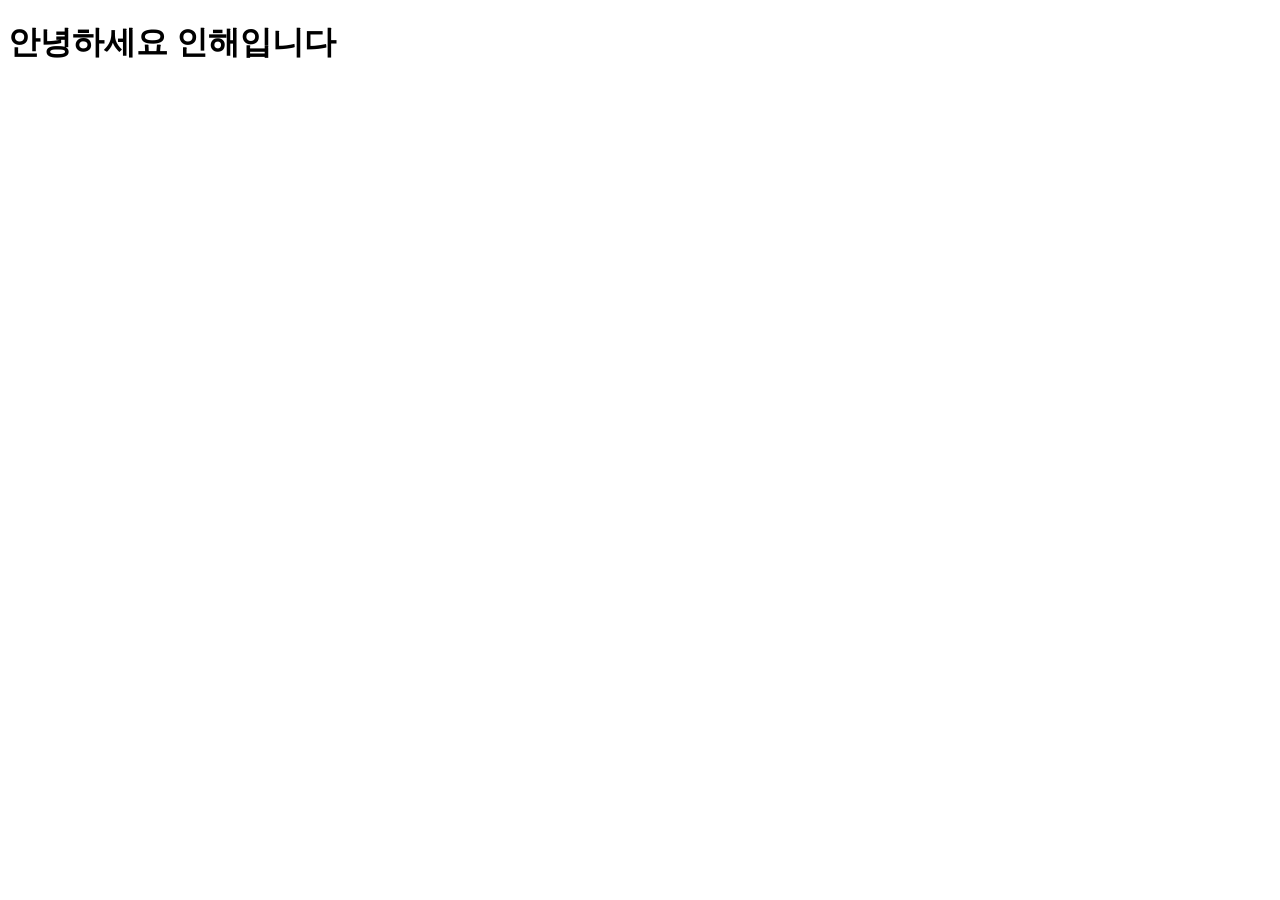
==== index.html @ 0885e381 "index 생성 Co-Authored-By: Claude Opus 5.5 <noreply@anthropic.com>" ====
<!DOCTYPE html>
<html lang="ko">
<head>
  <meta charset="UTF-8">
  <meta name="viewport" content="width=device-width, initial-scale=1.0">
  <title>인해의 포트폴리오</title>
</head>
<body>
  <h1>안녕하세요 인해입니다</h1>
</body>
</html>
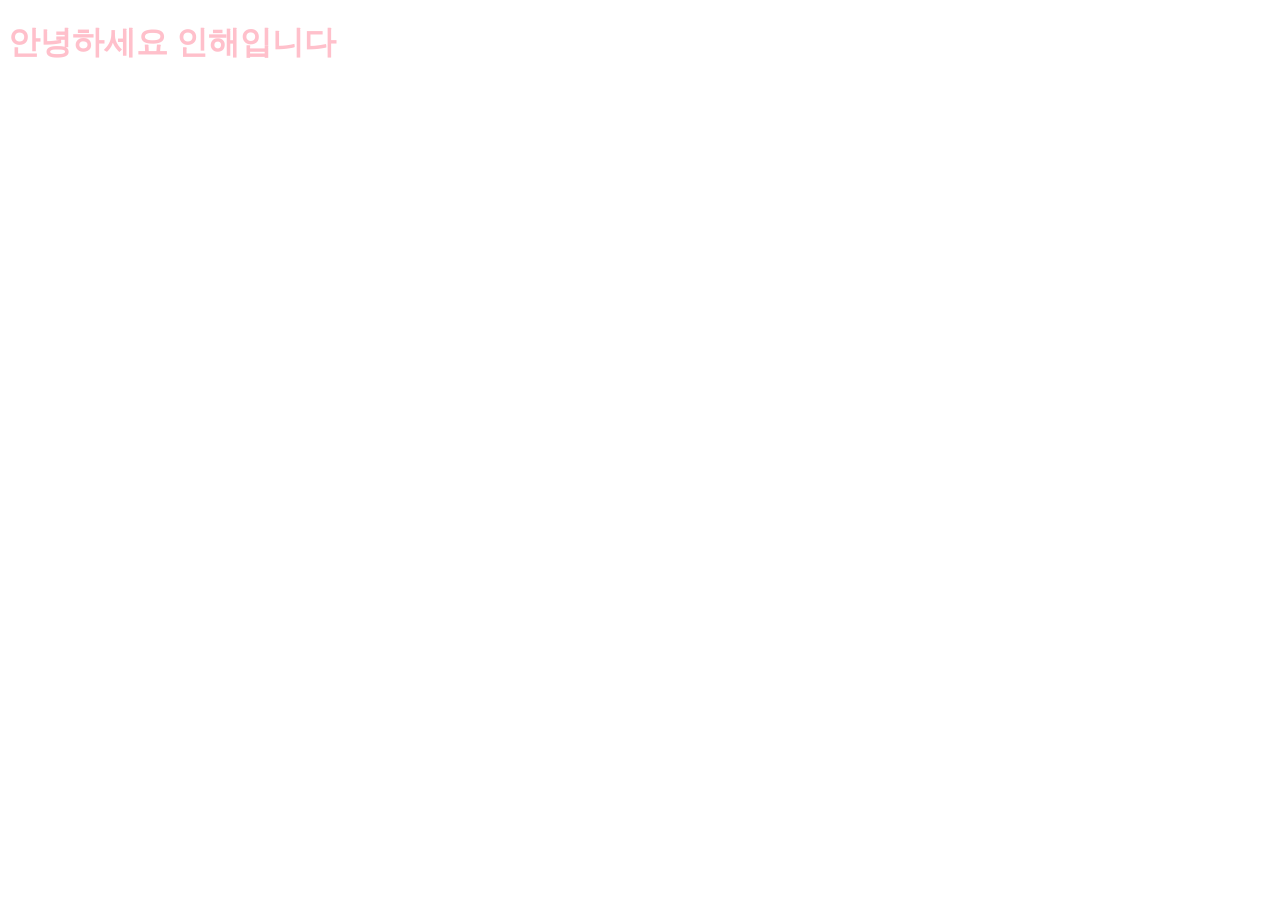
==== commit b592efe8: "텍스트를 핑크로 변경 Co-Authored-By: Claude Opus 5.5 <noreply@anthropic.com>" ====
--- a/index.html
+++ b/index.html
@@ -4,6 +4,11 @@
   <meta charset="UTF-8">
   <meta name="viewport" content="width=device-width, initial-scale=1.0">
   <title>인해의 포트폴리오</title>
+  <style>
+    body {
+      color: pink;
+    }
+  </style>
 </head>
 <body>
   <h1>안녕하세요 인해입니다</h1>
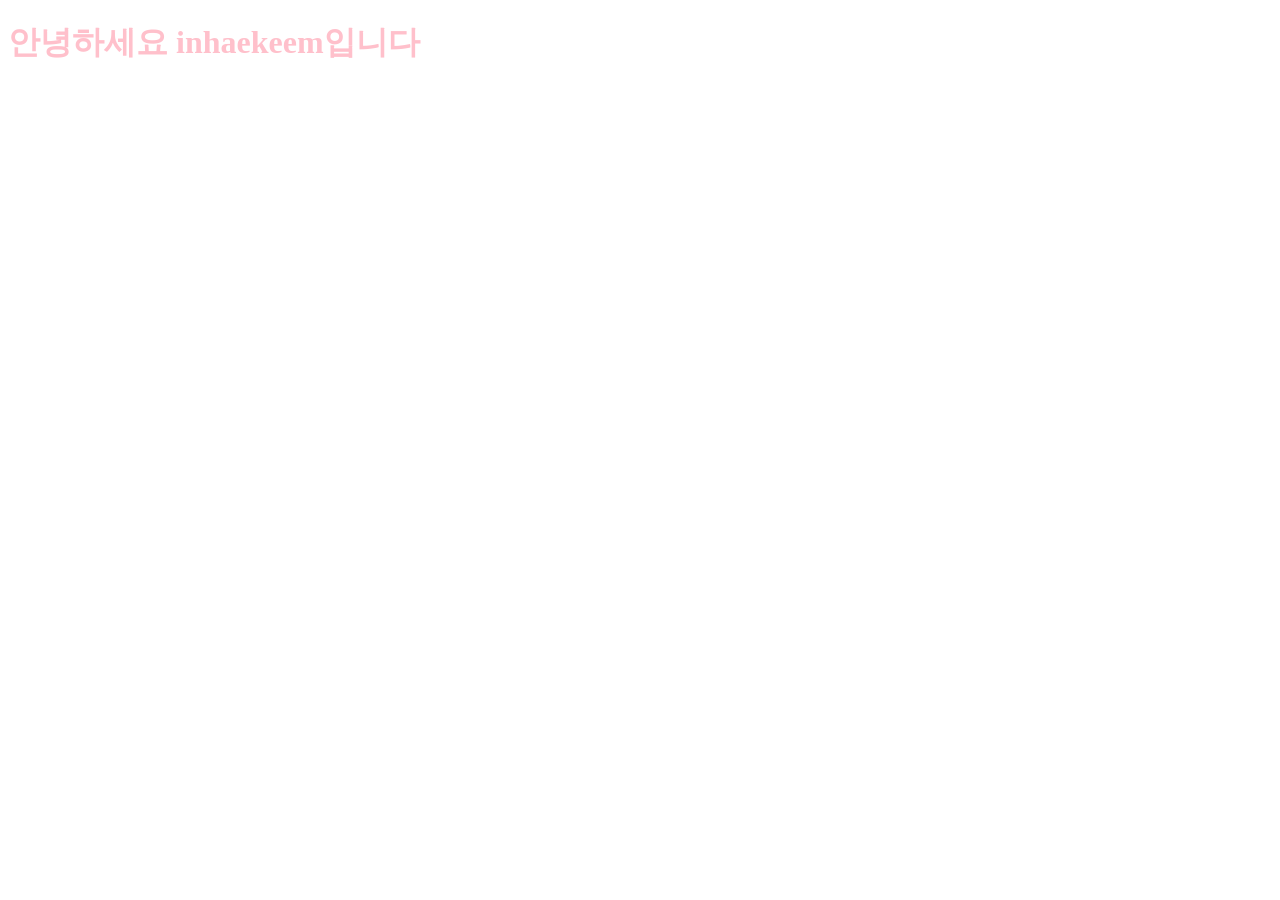
==== commit 4e6c9392: "이름을 inhaekeem으로 변경 Co-Authored-By: Claude Opus 5.5 <noreply@anthropic.com>" ====
--- a/index.html
+++ b/index.html
@@ -3,7 +3,7 @@
 <head>
   <meta charset="UTF-8">
   <meta name="viewport" content="width=device-width, initial-scale=1.0">
-  <title>인해의 포트폴리오</title>
+  <title>inhaekeem의 포트폴리오</title>
   <style>
     body {
       color: pink;
@@ -11,6 +11,6 @@
   </style>
 </head>
 <body>
-  <h1>안녕하세요 인해입니다</h1>
+  <h1>안녕하세요 inhaekeem입니다</h1>
 </body>
 </html>
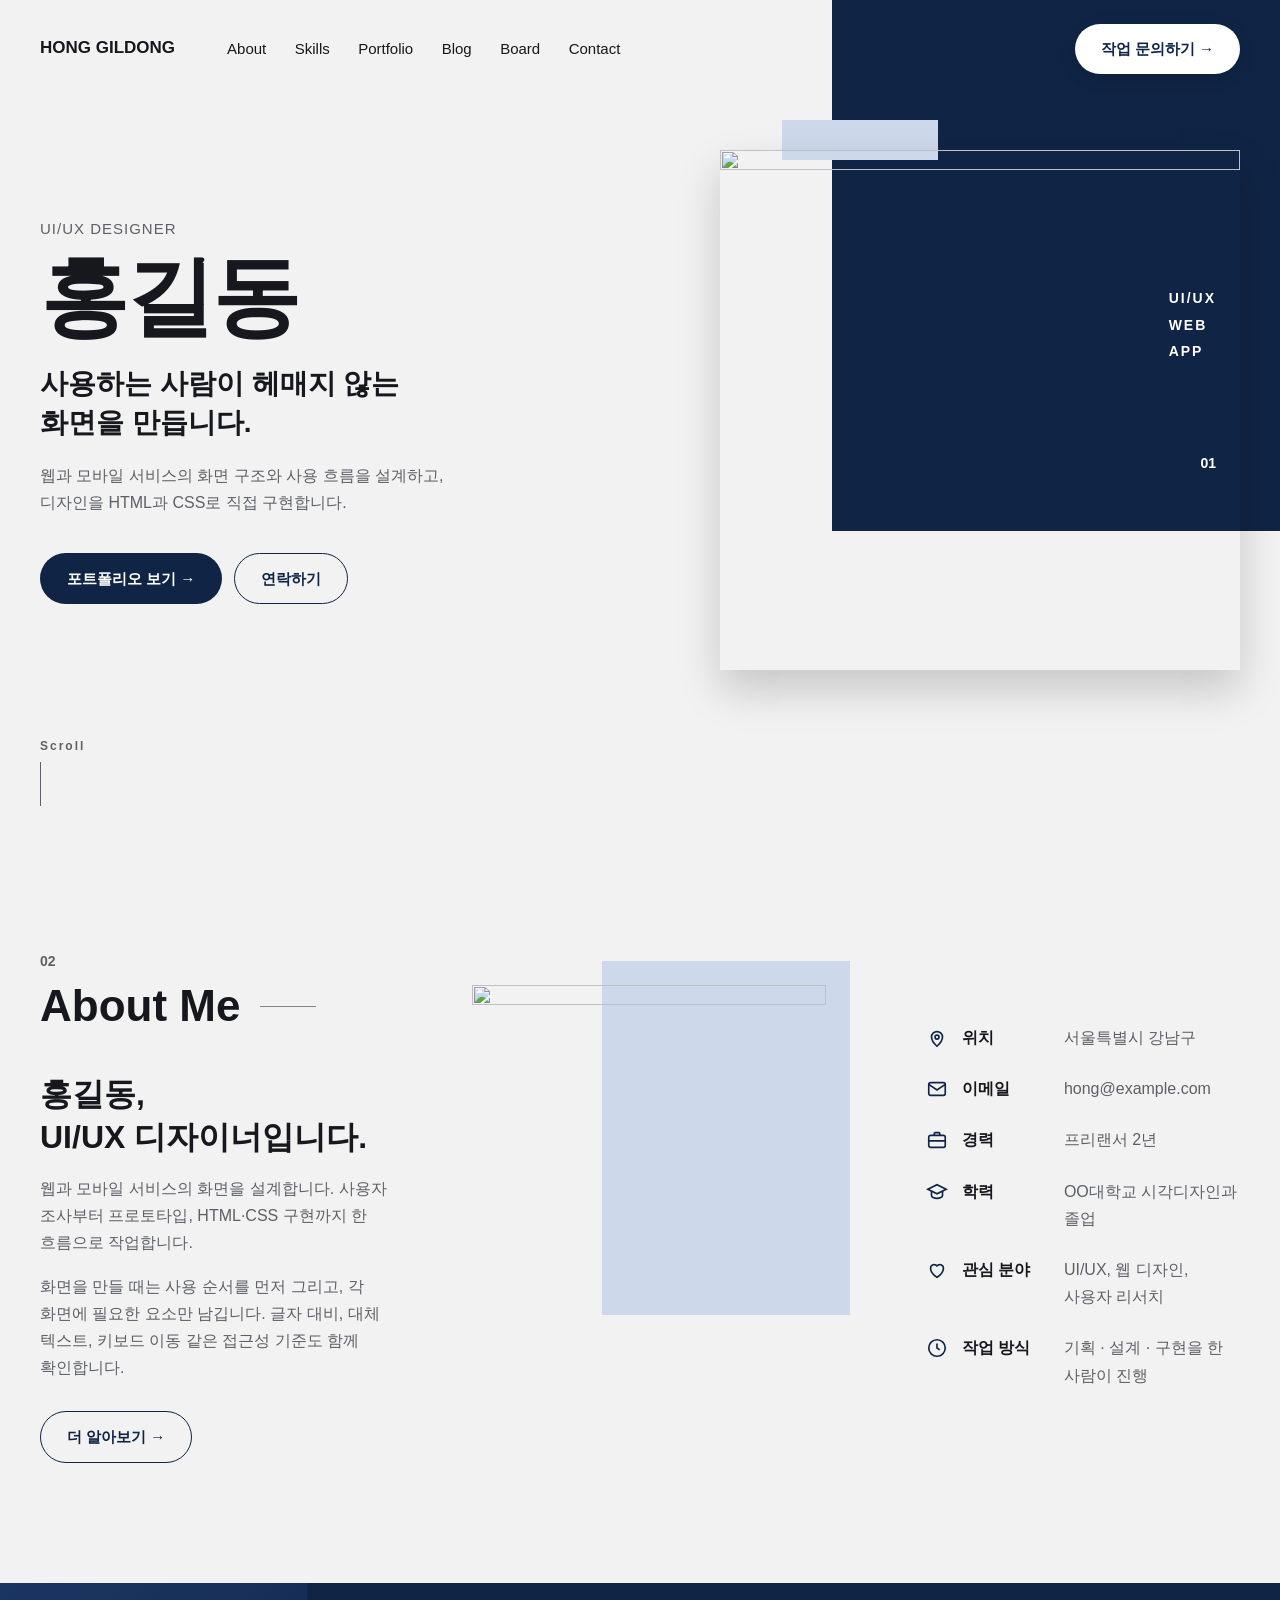
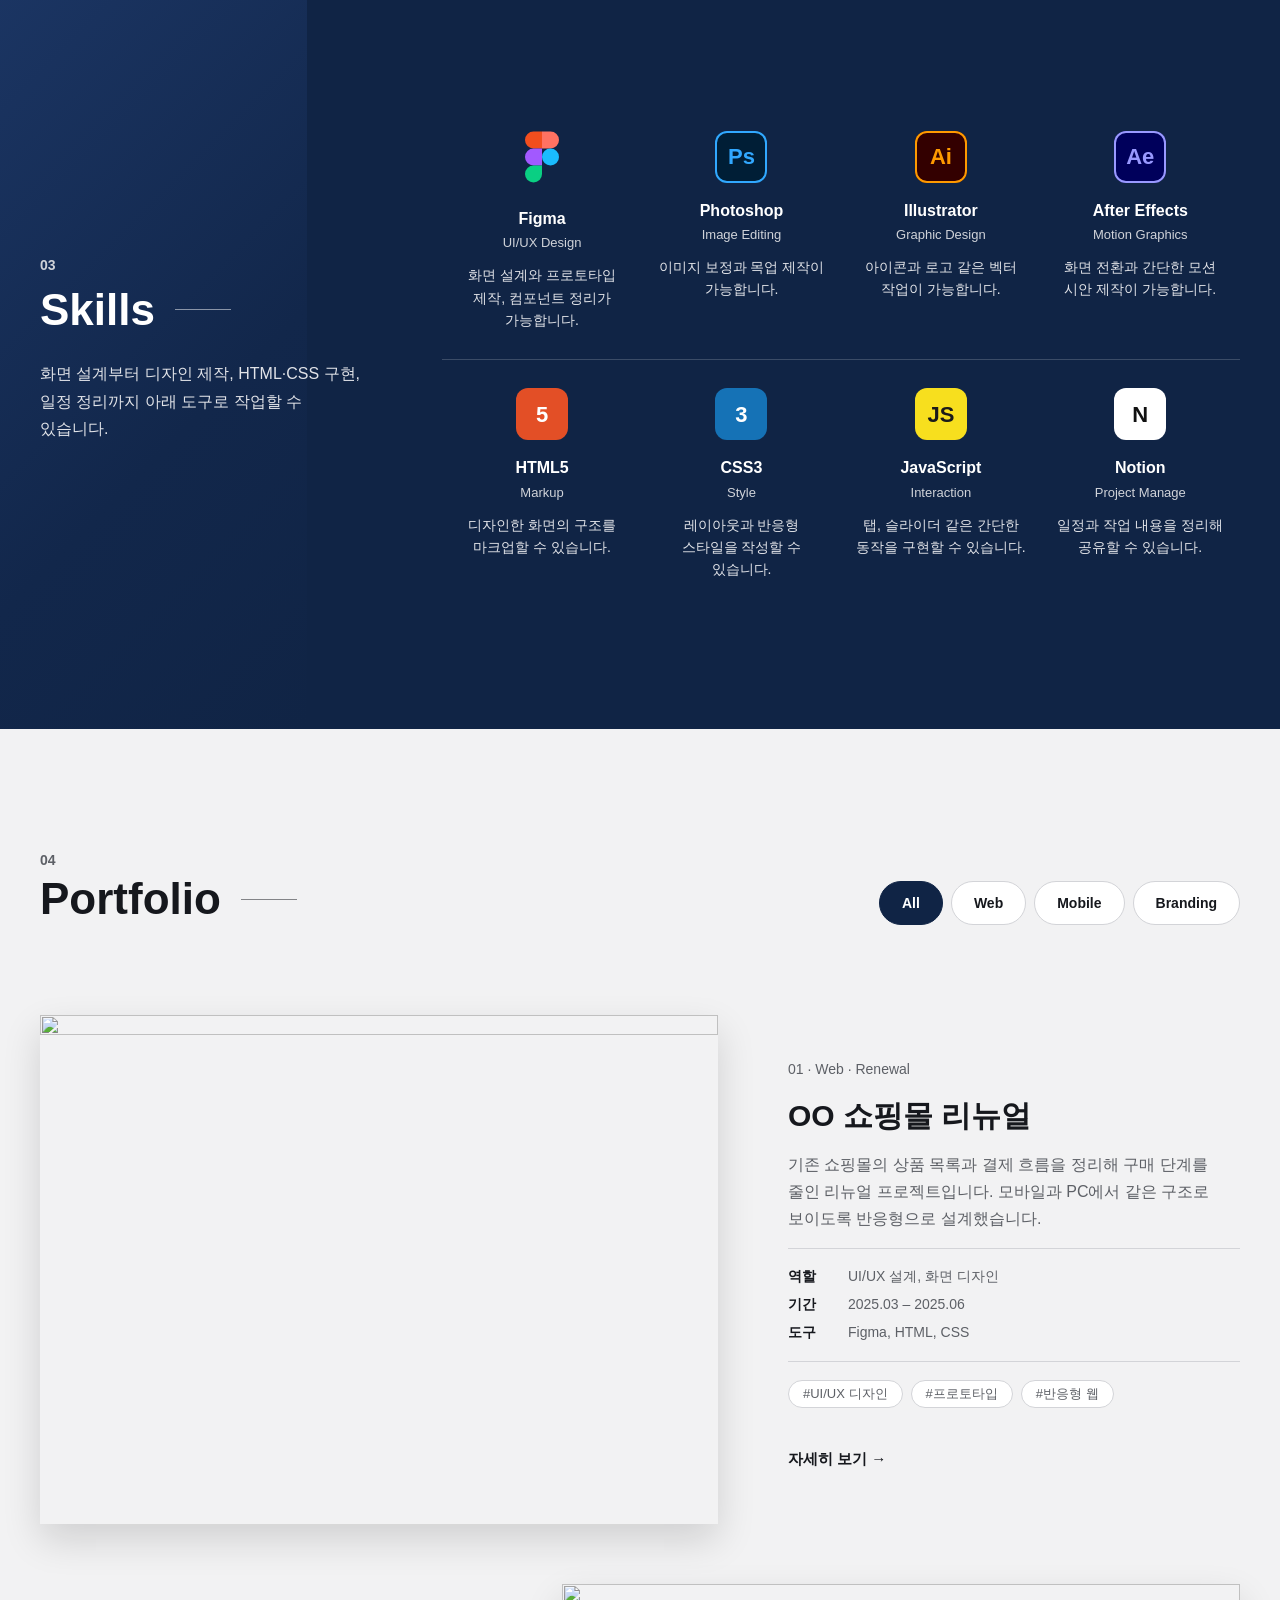
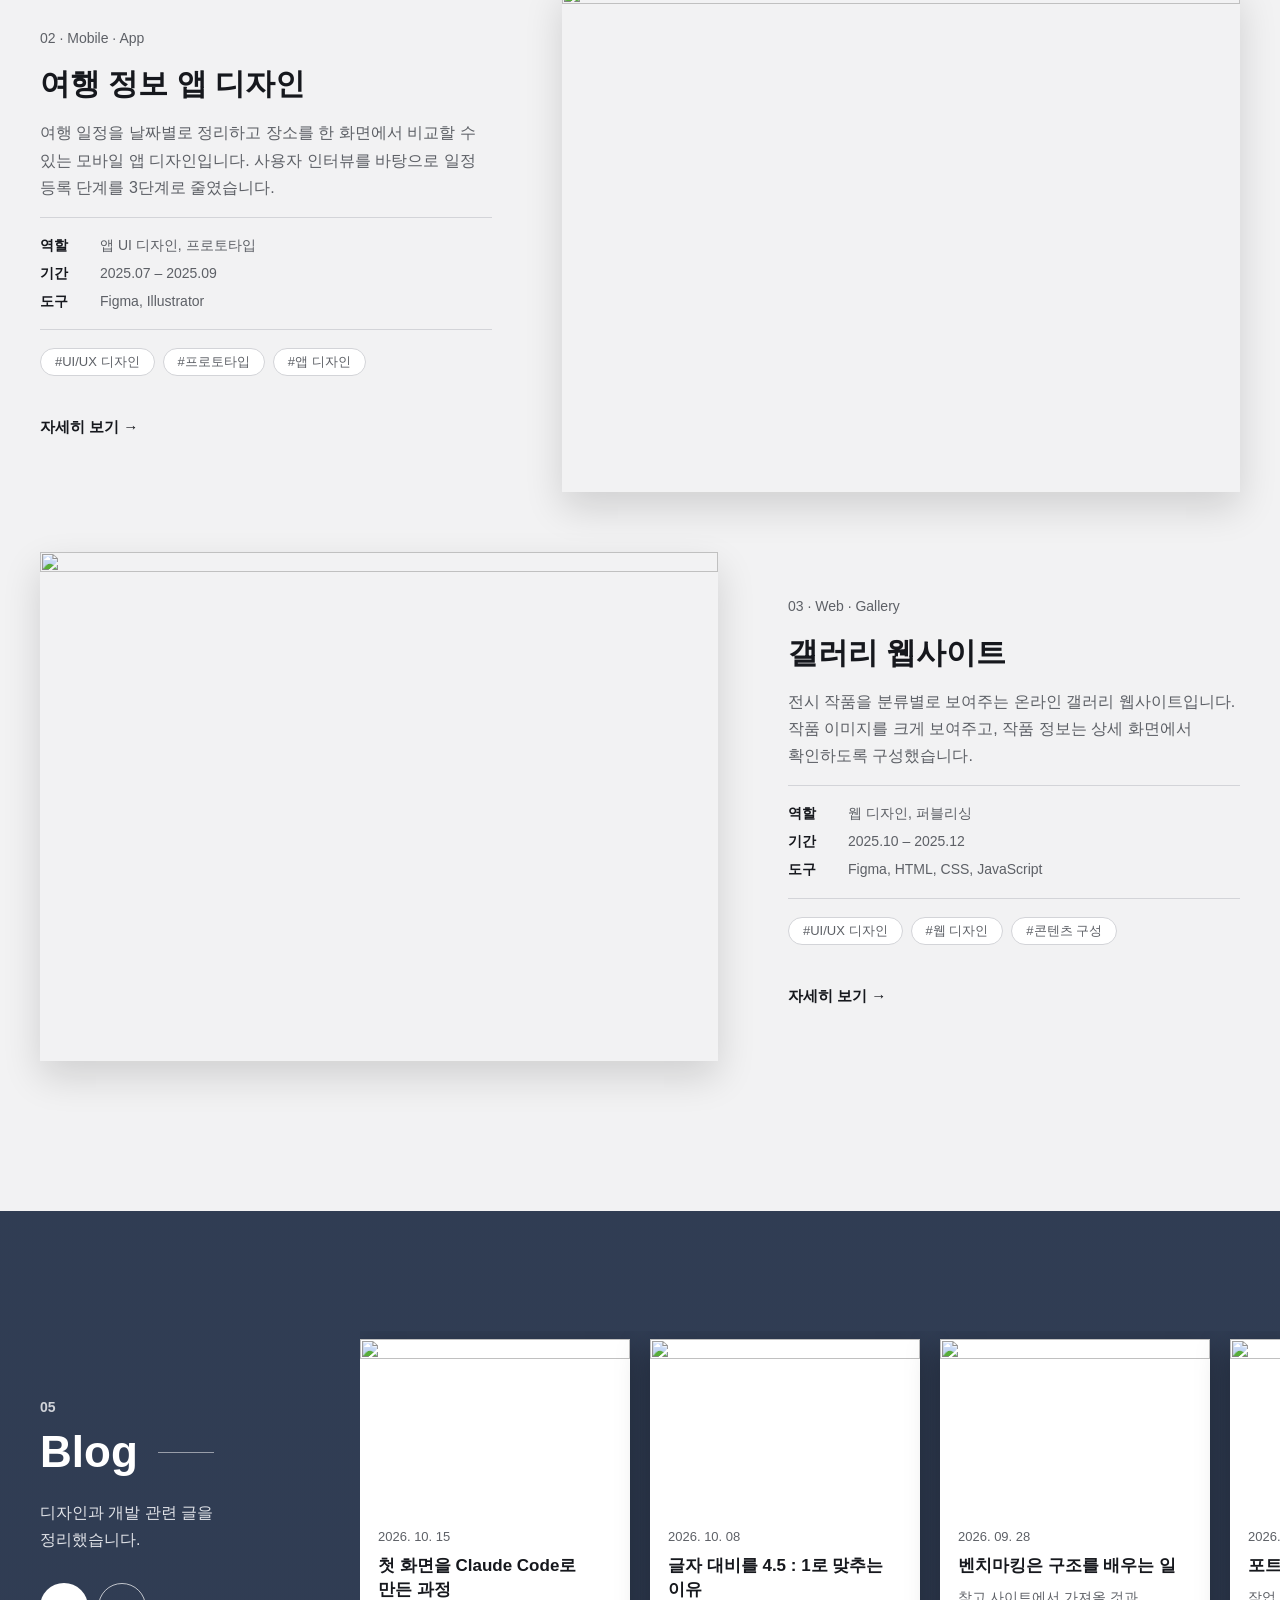
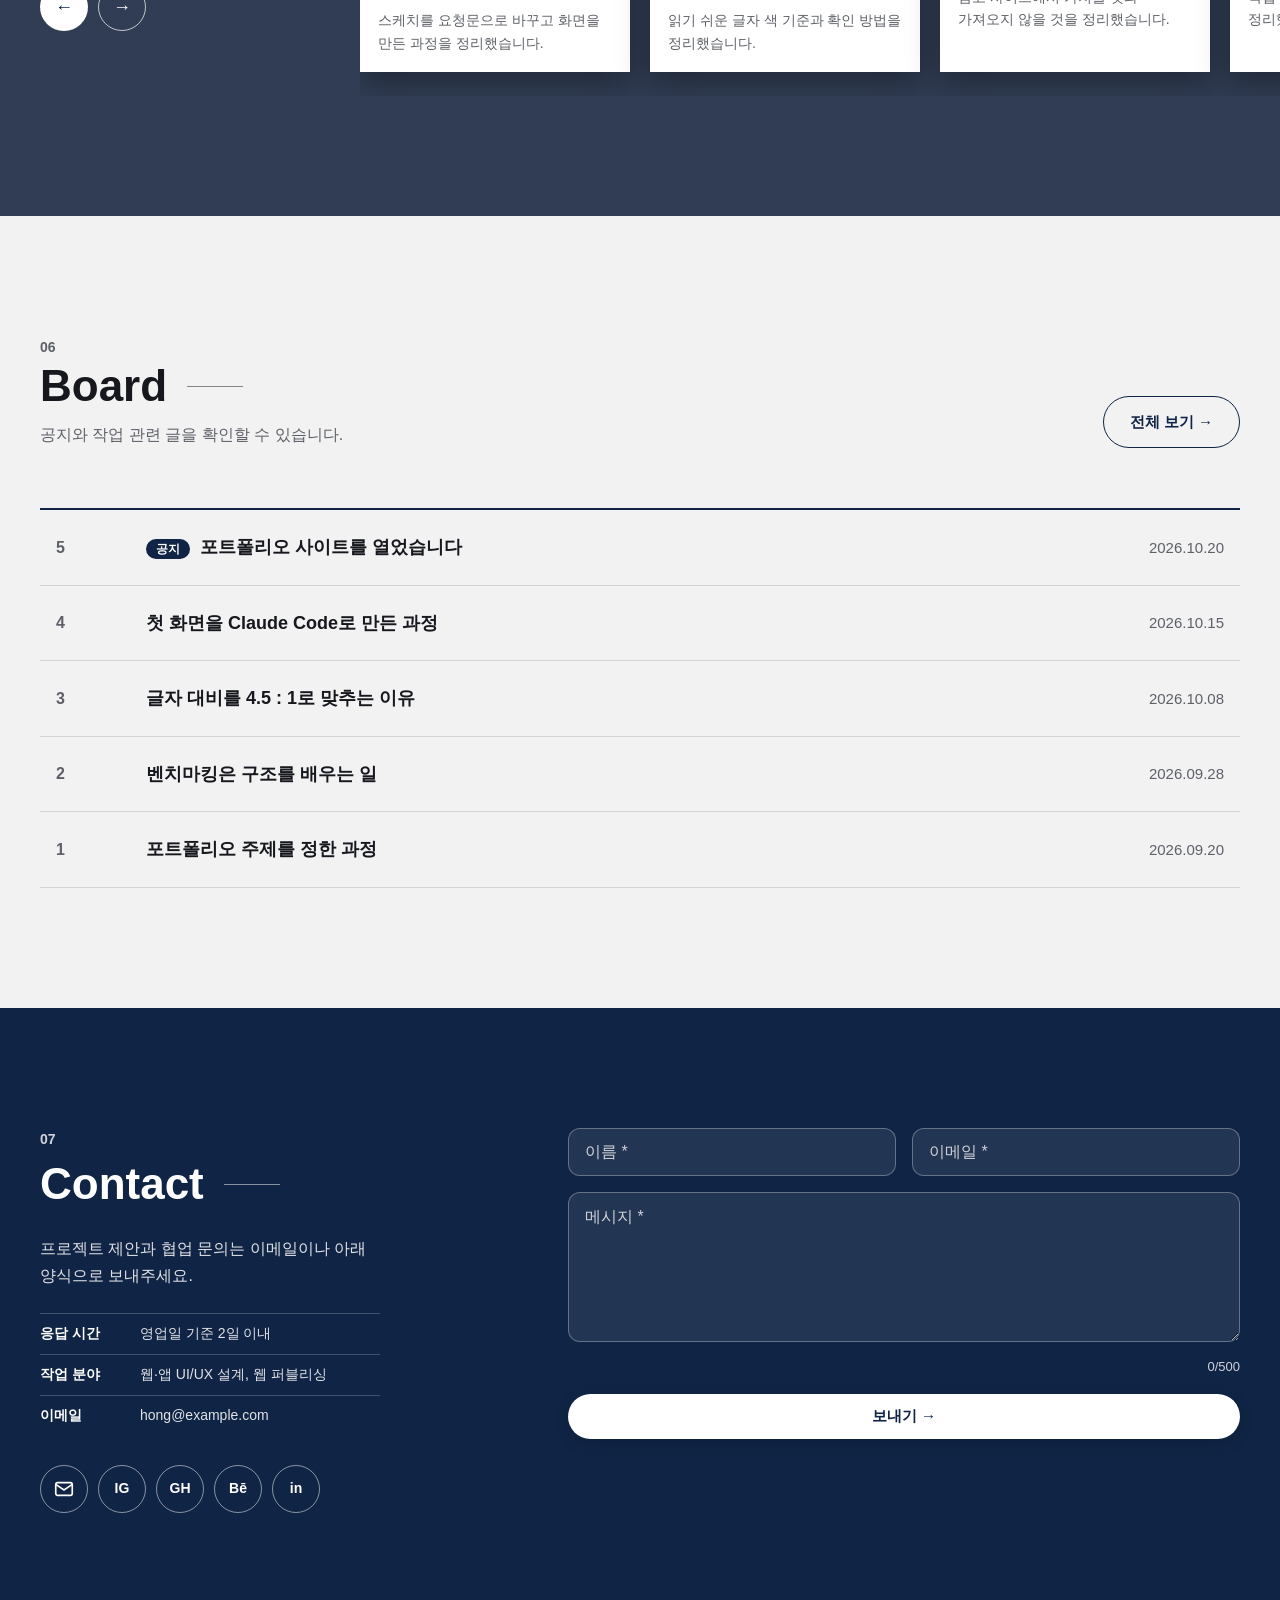
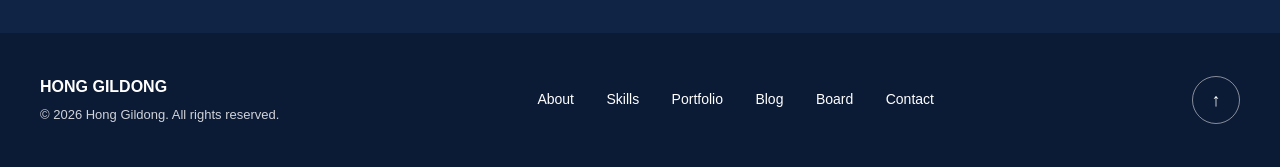
==== commit ac25f347: "Restore local index.html version Co-Authored-By: Claude Opus 5.5 <noreply@anthropic.com>" ====
--- a/index.html
+++ b/index.html
@@ -1,16 +1,537 @@
 <!DOCTYPE html>
 <html lang="ko">
 <head>
-  <meta charset="UTF-8">
-  <meta name="viewport" content="width=device-width, initial-scale=1.0">
-  <title>inhaekeem의 포트폴리오</title>
-  <style>
-    body {
-      color: pink;
-    }
-  </style>
+<meta charset="UTF-8">
+<meta name="viewport" content="width=device-width, initial-scale=1">
+<title>홍길동 포트폴리오</title>
+<link rel="stylesheet" href="https://cdn.jsdelivr.net/gh/orioncactus/pretendard@v1.3.9/dist/web/variable/pretendardvariable-dynamic-subset.min.css">
+<style>
+* { box-sizing: border-box; }
+body { margin: 0; font-family: 'Pretendard Variable', Pretendard, sans-serif; font-size: 16px; line-height: 1.7; color: #16181d; background: #f2f2f3; word-break: keep-all; }
+a { color: inherit; }
+img { display: block; max-width: 100%; }
+.wrap { width: 1200px; max-width: calc(100% - 80px); margin: 0 auto; }
+
+/* header */
+html { scroll-behavior: smooth; scroll-padding-top: 70px; }
+.header { position: fixed; top: 0; left: 0; right: 0; z-index: 50; transition: background .25s, box-shadow .25s; }
+.header.scrolled { background: rgba(242,242,243,.95); box-shadow: 0 2px 14px rgba(0,0,0,.1); }
+.header.scrolled .bar { padding: 10px 0; }
+.bar { display: flex; align-items: center; padding: 24px 0; transition: padding .25s; }
+.logo { display: inline-block; padding: 10px 0; font-size: 17px; font-weight: 800; text-decoration: none; }
+.menu { margin-left: 40px; }
+.menu a { display: inline-block; padding: 12px 12px; font-size: 15px; font-weight: 500; text-decoration: none; }
+.menu a:hover { background: rgba(0,0,0,.07); border-radius: 999px; }
+.header-btn { margin-left: auto; display: inline-block; padding: 12px 26px; border-radius: 999px; background: #fff; color: #102445; font-size: 15px; font-weight: 600; text-decoration: none; box-shadow: 0 4px 16px rgba(0,0,0,.14); }
+
+/* hero */
+.hero { position: relative; overflow: hidden; padding: 150px 0 160px; }
+.hero:before { content: ""; position: absolute; top: 0; right: 0; width: 35%; height: 64%; background: #102445; }
+.hero-grid { position: relative; z-index: 1; display: grid; grid-template-columns: 1fr 1fr; gap: 60px; align-items: center; }
+.eyebrow { font-size: 15px; font-weight: 500; letter-spacing: 1px; color: #5d6066; }
+.hero-name { margin: 10px 0 20px; font-size: 88px; font-weight: 800; line-height: 1.05; letter-spacing: -2px; }
+.hero-sub { max-width: 420px; margin-bottom: 20px; font-size: 28px; font-weight: 600; line-height: 1.4; }
+.hero-desc { max-width: 440px; margin-bottom: 36px; color: #5d6066; }
+.cta { display: flex; flex-wrap: wrap; gap: 12px; }
+.hero-photo { position: relative; justify-self: end; width: 520px; max-width: 100%; }
+.hero-photo:before { content: ""; position: absolute; left: 12%; top: -30px; width: 30%; height: 40px; background: #cdd8ea; }
+.hero-photo img { position: relative; width: 100%; aspect-ratio: 1 / 1; object-fit: cover; box-shadow: 0 20px 40px rgba(0,0,0,.18); }
+.hero-tag { position: absolute; right: 2%; top: 26%; z-index: 2; font-size: 14px; font-weight: 600; letter-spacing: 2px; line-height: 1.9; color: #fff; }
+.hero-index { position: absolute; right: 2%; top: 58%; z-index: 2; font-size: 14px; font-weight: 700; color: #fff; }
+.scroll { position: absolute; left: max(40px, calc(50% - 600px)); bottom: 24px; z-index: 2; display: inline-block; padding: 12px 0 0; font-size: 12px; font-weight: 600; letter-spacing: 2px; text-decoration: none; color: #5d6066; }
+.scroll:after { content: ""; display: block; width: 1px; height: 44px; margin-top: 6px; background: #5d6066; }
+
+/* buttons */
+.btn { display: inline-block; padding: 12px 26px; border: 1.5px solid transparent; border-radius: 999px; font-size: 15px; font-weight: 600; text-decoration: none; cursor: pointer; }
+.btn-navy { background: #102445; color: #fff; }
+.btn-line { border-color: #102445; color: #102445; background: transparent; }
+.btn-white { background: #fff; color: #102445; box-shadow: 0 4px 16px rgba(0,0,0,.14); }
+.round { display: inline-flex; align-items: center; justify-content: center; width: 48px; height: 48px; border: 1.5px solid #102445; border-radius: 50%; font-size: 18px; cursor: pointer; text-decoration: none; }
+.round.on { background: #102445; color: #fff; }
+
+/* sections */
+.sec { padding: 120px 0; }
+.no { font-size: 14px; font-weight: 600; color: #5d6066; }
+.title { display: flex; align-items: center; gap: 20px; font-size: 44px; font-weight: 700; line-height: 1.2; }
+.title:after { content: ""; width: 56px; height: 1px; background: currentColor; opacity: .5; }
+.head-row { display: flex; align-items: flex-end; justify-content: space-between; gap: 20px; margin-bottom: 60px; }
+.muted { color: #5d6066; }
+
+/* about */
+.about-grid { display: grid; grid-template-columns: 1.05fr 1fr 1fr; gap: 60px; align-items: center; }
+.about-text .title { margin: 6px 0 40px; }
+.about-lead { margin-bottom: 16px; font-size: 32px; font-weight: 700; line-height: 1.35; }
+.about-text p { margin: 0 0 16px; }
+.about-text .btn { margin-top: 14px; }
+.about-photo { position: relative; }
+.about-photo:before { content: ""; position: absolute; right: -24px; top: -24px; width: 70%; height: 80%; background: #cdd8ea; }
+.about-photo img { position: relative; width: 100%; aspect-ratio: 4 / 5; object-fit: cover; }
+.info { margin-left: 40px; }
+.info-row { display: grid; grid-template-columns: 24px 90px 1fr; gap: 0 12px; padding: 12px 0; }
+.info-row svg { width: 22px; height: 22px; margin-top: 3px; fill: none; stroke: #102445; stroke-width: 1.8; }
+.info-label { font-weight: 700; }
+.info-value { color: #5d6066; }
+
+/* skills */
+.skills { position: relative; overflow: hidden; background: #102445; color: #fff; }
+.skills:before { content: ""; position: absolute; left: 0; top: 0; bottom: 0; width: 24%; background: linear-gradient(135deg, #1b3563 0%, #12274b 60%, #102445 100%); }
+.skills-grid { position: relative; display: grid; grid-template-columns: 1fr 2.4fr; gap: 70px; align-items: center; }
+.skills .no { color: #d0d3d9; }
+.skills .title { margin: 6px 0 24px; color: #fff; }
+.skills-text p { margin: 0 0 16px; color: #e1e3e8; }
+.tools { display: grid; grid-template-columns: repeat(4, 1fr); }
+.tool { padding: 28px 12px; text-align: center; }
+.tool:nth-child(n+5) { border-top: 1px solid rgba(255,255,255,.18); }
+.tool-ic { width: 52px; height: 52px; margin: 0 auto 14px; }
+.tool-name { font-size: 16px; font-weight: 700; }
+.tool-sub { font-size: 13px; color: #d0d3d9; }
+.tool-desc { margin: 10px 0 0; font-size: 14px; line-height: 1.6; color: #e1e3e8; }
+.badge { display: flex; align-items: center; justify-content: center; border-radius: 12px; font-size: 22px; font-weight: 800; }
+.ps { background: #001e36; color: #31a8ff; box-shadow: inset 0 0 0 2px #31a8ff; }
+.ai { background: #330000; color: #ff9a00; box-shadow: inset 0 0 0 2px #ff9a00; }
+.ae { background: #00005b; color: #9999ff; box-shadow: inset 0 0 0 2px #9999ff; }
+.html { background: #e34f26; color: #fff; }
+.css { background: #1572b6; color: #fff; }
+.js { background: #f7df1e; color: #1a1a1a; }
+.nt { background: #fff; color: #111; }
+
+/* portfolio */
+.filter { display: flex; flex-wrap: wrap; gap: 8px; }
+.filter-btn { display: inline-flex; align-items: center; min-height: 44px; padding: 0 22px; border: 1px solid #d3d4d8; border-radius: 999px; background: #fff; font-size: 14px; font-weight: 600; cursor: pointer; }
+.filter-btn.on { background: #102445; border-color: #102445; color: #fff; }
+.project { display: grid; grid-template-columns: 1.5fr 1fr; gap: 70px; align-items: center; padding: 30px 0; }
+.project.reverse { grid-template-columns: 1fr 1.5fr; }
+.project.reverse .project-img { order: 2; }
+.project-img { display: block; box-shadow: 0 16px 36px rgba(0,0,0,.14); }
+.project-img img { width: 100%; aspect-ratio: 4 / 3; object-fit: cover; }
+.meta { font-size: 14px; color: #5d6066; }
+.project-title { margin: 8px 0 10px; font-size: 30px; font-weight: 700; }
+.project-facts { margin: 16px 0 0; padding: 14px 0; border-top: 1px solid #d3d4d8; border-bottom: 1px solid #d3d4d8; font-size: 14px; }
+.fact { display: grid; grid-template-columns: 50px 1fr; gap: 10px; padding: 2px 0; }
+.fact span:first-child { font-weight: 700; }
+.fact span:last-child { color: #5d6066; }
+.tags { display: flex; flex-wrap: wrap; gap: 8px; margin: 18px 0 0; }
+.tag { padding: 2px 14px; border: 1px solid #d3d4d8; border-radius: 999px; background: #fff; font-size: 13px; color: #5d6066; }
+.more { display: inline-block; margin-top: 28px; padding: 10px 0; font-size: 15px; font-weight: 600; text-decoration: none; }
+.empty { display: none; padding: 60px 0; text-align: center; color: #5d6066; }
+
+/* blog */
+.blog { background: linear-gradient(rgba(11,26,53,.84), rgba(11,26,53,.84)), url(img/visual.jpg) center / cover; color: #fff; overflow: hidden; }
+.blog-grid { display: grid; grid-template-columns: 260px 1fr; gap: 60px; align-items: center; }
+.blog-text .title { margin: 6px 0 20px; }
+.blog-text .muted { color: #e1e3e8; }
+.blog-text .no { color: #d0d3d9; }
+.blog .round { border-color: rgba(255,255,255,.7); color: #fff; }
+.blog .round.on { background: #fff; color: #102445; }
+.arrows { display: flex; gap: 10px; margin-top: 30px; }
+.blog-track { display: flex; gap: 20px; overflow-x: auto; padding: 8px calc((100vw - min(1200px, 100vw - 80px)) / 2) 24px 4px; margin-right: calc((100vw - min(1200px, 100vw - 80px)) / -2); scroll-snap-type: x mandatory; scrollbar-width: none; }
+.blog-track::-webkit-scrollbar { display: none; }
+.post-card { flex: 0 0 270px; scroll-snap-align: start; background: #fff; color: #16181d; box-shadow: 0 10px 30px rgba(0,0,0,.35); }
+.post-card a { display: block; height: 100%; text-decoration: none; }
+.post-card img { width: 100%; aspect-ratio: 16 / 10; object-fit: cover; }
+.post-body { padding: 18px; }
+.post-date { font-size: 13px; color: #5d6066; }
+.post-title { margin: 6px 0 8px; font-size: 17px; font-weight: 700; line-height: 1.4; }
+.post-text { font-size: 14px; line-height: 1.6; color: #5d6066; }
+
+/* board */
+.board-top { border-top: 2px solid #102445; }
+.board-row { display: grid; grid-template-columns: 70px 1fr 130px; gap: 20px; align-items: center; padding: 22px 16px; border-bottom: 1px solid #d3d4d8; text-decoration: none; }
+.board-row:hover { background: #fff; }
+.board-no { font-weight: 600; color: #5d6066; }
+.board-title { font-size: 18px; font-weight: 600; }
+.notice { display: inline-block; margin-right: 10px; padding: 0 10px; border-radius: 999px; background: #102445; color: #fff; font-size: 12px; font-weight: 700; }
+.board-date { font-size: 15px; text-align: right; color: #5d6066; }
+
+/* contact */
+.contact { background: #102445; color: #fff; }
+.contact .no { color: #d0d3d9; }
+.contact .title { margin: 6px 0 24px; color: #fff; }
+.contact-grid { display: grid; grid-template-columns: 1fr 1.5fr; gap: 80px; align-items: start; }
+.contact-text p { max-width: 340px; margin: 0 0 24px; color: #e1e3e8; }
+.contact-info { max-width: 340px; margin-bottom: 30px; font-size: 14px; }
+.contact-info div { display: grid; grid-template-columns: 90px 1fr; gap: 10px; padding: 8px 0; border-top: 1px solid rgba(255,255,255,.2); }
+.contact-info div span:first-child { font-weight: 700; }
+.contact-info div span:last-child { color: #e1e3e8; }
+.sns { display: flex; flex-wrap: wrap; gap: 10px; }
+.sns a { display: inline-flex; align-items: center; justify-content: center; width: 48px; height: 48px; border: 1px solid rgba(255,255,255,.5); border-radius: 50%; font-size: 14px; font-weight: 700; text-decoration: none; }
+.sns svg { width: 22px; height: 22px; fill: none; stroke: #fff; stroke-width: 1.8; }
+.contact-form { display: grid; grid-template-columns: 1fr 1fr; gap: 16px; }
+.full { grid-column: 1 / -1; }
+.contact-form input, .contact-form textarea { width: 100%; padding: 14px 16px; border: 1px solid rgba(255,255,255,.3); border-radius: 12px; background: rgba(255,255,255,.08); font-family: inherit; font-size: 16px; color: #fff; }
+.contact-form textarea { min-height: 150px; }
+.contact-form ::placeholder { color: #d0d3d9; opacity: 1; }
+.count { margin-top: 6px; font-size: 13px; text-align: right; color: #d0d3d9; }
+.contact-form button { font-family: inherit; }
+
+/* footer */
+.footer { background: #0b1a35; color: #fff; padding: 40px 0; }
+.foot-grid { display: flex; align-items: center; justify-content: space-between; gap: 30px; flex-wrap: wrap; }
+.footer small { display: block; margin-top: 4px; font-size: 13px; color: #d0d3d9; }
+.foot-menu a { display: inline-block; padding: 12px 14px; font-size: 14px; text-decoration: none; }
+.footer .round { border-color: rgba(255,255,255,.5); color: #fff; }
+
+@media (max-width: 1200px) {
+  .hero:before { width: 30%; }
+}
+@media (max-width: 1000px) {
+  .menu { display: none; }
+  .hero-grid { grid-template-columns: 1fr; }
+  .hero-photo { justify-self: start; width: 100%; max-width: 480px; }
+  .hero:before { width: 50%; height: 380px; }
+  .hero-tag, .hero-index { display: none; }
+  .about-grid { grid-template-columns: 1fr 1fr; }
+  .info { grid-column: 1 / -1; margin-left: 0; }
+  .skills-grid { grid-template-columns: 1fr; gap: 40px; }
+  .skills:before { width: 12%; }
+  .project, .project.reverse { grid-template-columns: 1fr; gap: 30px; }
+  .project.reverse .project-img { order: 0; }
+  .blog-grid { grid-template-columns: 1fr; gap: 30px; }
+  .contact-grid { grid-template-columns: 1fr; gap: 50px; }
+}
+@media (max-width: 700px) {
+  .wrap { max-width: calc(100% - 40px); }
+  .sec { padding: 80px 0; }
+  .title { font-size: 34px; }
+  .hero-name { font-size: 60px; }
+  .hero-sub { font-size: 22px; }
+  .head-row { flex-direction: column; align-items: flex-start; margin-bottom: 40px; }
+  .bar { padding: 16px 0; }
+  .header-btn { padding: 10px 18px; font-size: 14px; }
+  .hero { padding: 110px 0 80px; }
+  .hero:before { width: 70%; height: 300px; }
+  .scroll { display: none; }
+  .about-grid { grid-template-columns: 1fr; gap: 40px; }
+  .about-photo:before { right: -10px; top: -10px; }
+  .info-row { grid-template-columns: 24px 80px 1fr; }
+  .tools { grid-template-columns: repeat(2, 1fr); }
+  .tool:nth-child(n+5) { border-top: 0; }
+  .tool:nth-child(n+3) { border-top: 1px solid rgba(255,255,255,.18); }
+  .board-row { grid-template-columns: 40px 1fr; gap: 4px 12px; padding: 18px 8px; }
+  .board-date { grid-column: 2; text-align: left; }
+  .contact-form { grid-template-columns: 1fr; }
+  .blog-track { margin-right: -20px; padding-right: 20px; }
+  .foot-grid { flex-direction: column; align-items: flex-start; }
+}
+</style>
 </head>
 <body>
-  <h1>안녕하세요 inhaekeem입니다</h1>
+
+<div class="header" id="header">
+  <div class="wrap bar">
+    <a class="logo" href="#">HONG GILDONG</a>
+    <div class="menu">
+      <a href="#about">About</a>
+      <a href="#skills">Skills</a>
+      <a href="#portfolio">Portfolio</a>
+      <a href="#blog">Blog</a>
+      <a href="#board">Board</a>
+      <a href="#contact">Contact</a>
+    </div>
+    <a class="header-btn" href="#contact">작업 문의하기 →</a>
+  </div>
+</div>
+
+<div class="hero">
+  <div class="wrap hero-grid">
+    <div>
+      <div class="eyebrow">UI/UX DESIGNER</div>
+      <div class="hero-name">홍길동</div>
+      <div class="hero-sub">사용하는 사람이 헤매지 않는 화면을 만듭니다.</div>
+      <div class="hero-desc">웹과 모바일 서비스의 화면 구조와 사용 흐름을 설계하고, 디자인을 HTML과 CSS로 직접 구현합니다.</div>
+      <div class="cta">
+        <a class="btn btn-navy" href="#portfolio">포트폴리오 보기 →</a>
+        <a class="btn btn-line" href="#contact">연락하기</a>
+      </div>
+    </div>
+    <div class="hero-photo">
+      <img src="img/visual.jpg">
+    </div>
+    <div class="hero-tag">UI/UX<br>WEB<br>APP</div>
+    <div class="hero-index">01</div>
+  </div>
+  <a class="scroll" href="#about">Scroll</a>
+</div>
+
+<div class="sec about" id="about">
+  <div class="wrap about-grid">
+    <div class="about-text">
+      <div class="no">02</div>
+      <div class="title">About Me</div>
+      <div class="about-lead">홍길동,<br>UI/UX 디자이너입니다.</div>
+      <p class="muted">웹과 모바일 서비스의 화면을 설계합니다. 사용자 조사부터 프로토타입, HTML·CSS 구현까지 한 흐름으로 작업합니다.</p>
+      <p class="muted">화면을 만들 때는 사용 순서를 먼저 그리고, 각 화면에 필요한 요소만 남깁니다. 글자 대비, 대체 텍스트, 키보드 이동 같은 접근성 기준도 함께 확인합니다.</p>
+      <a class="btn btn-line" href="#portfolio">더 알아보기 →</a>
+    </div>
+    <div class="about-photo">
+      <img src="img/profile.jpg">
+    </div>
+    <div class="info">
+      <div class="info-row">
+        <svg viewBox="0 0 24 24"><path d="M12 21s-6-5.2-6-10a6 6 0 1 1 12 0c0 4.8-6 10-6 10z"/><circle cx="12" cy="11" r="2.2"/></svg>
+        <span class="info-label">위치</span><span class="info-value">서울특별시 강남구</span>
+      </div>
+      <div class="info-row">
+        <svg viewBox="0 0 24 24"><rect x="3" y="5" width="18" height="14" rx="2"/><path d="M3 7l9 6 9-6"/></svg>
+        <span class="info-label">이메일</span><span class="info-value">hong@example.com</span>
+      </div>
+      <div class="info-row">
+        <svg viewBox="0 0 24 24"><rect x="3" y="7" width="18" height="13" rx="2"/><path d="M9 7V5a1 1 0 0 1 1-1h4a1 1 0 0 1 1 1v2M3 13h18"/></svg>
+        <span class="info-label">경력</span><span class="info-value">프리랜서 2년</span>
+      </div>
+      <div class="info-row">
+        <svg viewBox="0 0 24 24"><path d="M2 9l10-5 10 5-10 5z"/><path d="M6 11v5c0 1.5 3 3 6 3s6-1.5 6-3v-5"/></svg>
+        <span class="info-label">학력</span><span class="info-value">OO대학교 시각디자인과 졸업</span>
+      </div>
+      <div class="info-row">
+        <svg viewBox="0 0 24 24"><path d="M12 20s-7-4.6-7-10a4 4 0 0 1 7-2.5A4 4 0 0 1 19 10c0 5.4-7 10-7 10z"/></svg>
+        <span class="info-label">관심 분야</span><span class="info-value">UI/UX, 웹 디자인, 사용자 리서치</span>
+      </div>
+      <div class="info-row">
+        <svg viewBox="0 0 24 24"><circle cx="12" cy="12" r="9"/><path d="M12 7v5l3 2"/></svg>
+        <span class="info-label">작업 방식</span><span class="info-value">기획 · 설계 · 구현을 한 사람이 진행</span>
+      </div>
+    </div>
+  </div>
+</div>
+
+<div class="sec skills" id="skills">
+  <div class="wrap skills-grid">
+    <div class="skills-text">
+      <div class="no">03</div>
+      <div class="title">Skills</div>
+      <p>화면 설계부터 디자인 제작, HTML·CSS 구현, 일정 정리까지 아래 도구로 작업할 수 있습니다.</p>
+    </div>
+    <div class="tools">
+      <div class="tool">
+        <svg class="tool-ic" style="width:34px" viewBox="0 0 24 36"><path fill="#f24e1e" d="M0 6a6 6 0 0 1 6-6h6v12H6a6 6 0 0 1-6-6z"/><path fill="#ff7262" d="M12 0h6a6 6 0 0 1 0 12h-6z"/><path fill="#a259ff" d="M0 18a6 6 0 0 1 6-6h6v12H6a6 6 0 0 1-6-6z"/><circle fill="#1abcfe" cx="18" cy="18" r="6"/><path fill="#0acf83" d="M0 30a6 6 0 0 1 6-6h6v6a6 6 0 1 1-12 0z"/></svg>
+        <div class="tool-name">Figma</div><div class="tool-sub">UI/UX Design</div>
+        <div class="tool-desc">화면 설계와 프로토타입 제작, 컴포넌트 정리가 가능합니다.</div>
+      </div>
+      <div class="tool">
+        <div class="tool-ic badge ps">Ps</div>
+        <div class="tool-name">Photoshop</div><div class="tool-sub">Image Editing</div>
+        <div class="tool-desc">이미지 보정과 목업 제작이 가능합니다.</div>
+      </div>
+      <div class="tool">
+        <div class="tool-ic badge ai">Ai</div>
+        <div class="tool-name">Illustrator</div><div class="tool-sub">Graphic Design</div>
+        <div class="tool-desc">아이콘과 로고 같은 벡터 작업이 가능합니다.</div>
+      </div>
+      <div class="tool">
+        <div class="tool-ic badge ae">Ae</div>
+        <div class="tool-name">After Effects</div><div class="tool-sub">Motion Graphics</div>
+        <div class="tool-desc">화면 전환과 간단한 모션 시안 제작이 가능합니다.</div>
+      </div>
+      <div class="tool">
+        <div class="tool-ic badge html">5</div>
+        <div class="tool-name">HTML5</div><div class="tool-sub">Markup</div>
+        <div class="tool-desc">디자인한 화면의 구조를 마크업할 수 있습니다.</div>
+      </div>
+      <div class="tool">
+        <div class="tool-ic badge css">3</div>
+        <div class="tool-name">CSS3</div><div class="tool-sub">Style</div>
+        <div class="tool-desc">레이아웃과 반응형 스타일을 작성할 수 있습니다.</div>
+      </div>
+      <div class="tool">
+        <div class="tool-ic badge js">JS</div>
+        <div class="tool-name">JavaScript</div><div class="tool-sub">Interaction</div>
+        <div class="tool-desc">탭, 슬라이더 같은 간단한 동작을 구현할 수 있습니다.</div>
+      </div>
+      <div class="tool">
+        <div class="tool-ic badge nt">N</div>
+        <div class="tool-name">Notion</div><div class="tool-sub">Project Manage</div>
+        <div class="tool-desc">일정과 작업 내용을 정리해 공유할 수 있습니다.</div>
+      </div>
+    </div>
+  </div>
+</div>
+
+<div class="sec portfolio" id="portfolio">
+  <div class="wrap">
+    <div class="head-row">
+      <div>
+        <div class="no">04</div>
+        <div class="title">Portfolio</div>
+      </div>
+      <div class="filter">
+        <div class="filter-btn on" onclick="filterProjects('all', this)">All</div>
+        <div class="filter-btn" onclick="filterProjects('web', this)">Web</div>
+        <div class="filter-btn" onclick="filterProjects('mobile', this)">Mobile</div>
+        <div class="filter-btn" onclick="filterProjects('branding', this)">Branding</div>
+      </div>
+    </div>
+
+    <div class="project" data-type="web">
+      <a class="project-img" href="#"><img src="img/project-shop.jpg"></a>
+      <div>
+        <div class="meta">01 · Web · Renewal</div>
+        <div class="project-title">OO 쇼핑몰 리뉴얼</div>
+        <div class="muted">기존 쇼핑몰의 상품 목록과 결제 흐름을 정리해 구매 단계를 줄인 리뉴얼 프로젝트입니다. 모바일과 PC에서 같은 구조로 보이도록 반응형으로 설계했습니다.</div>
+        <div class="project-facts">
+          <div class="fact"><span>역할</span><span>UI/UX 설계, 화면 디자인</span></div>
+          <div class="fact"><span>기간</span><span>2025.03 – 2025.06</span></div>
+          <div class="fact"><span>도구</span><span>Figma, HTML, CSS</span></div>
+        </div>
+        <div class="tags"><span class="tag">#UI/UX 디자인</span><span class="tag">#프로토타입</span><span class="tag">#반응형 웹</span></div>
+        <a class="more" href="#">자세히 보기 →</a>
+      </div>
+    </div>
+
+    <div class="project reverse" data-type="mobile">
+      <a class="project-img" href="#"><img src="img/project-app.jpg"></a>
+      <div>
+        <div class="meta">02 · Mobile · App</div>
+        <div class="project-title">여행 정보 앱 디자인</div>
+        <div class="muted">여행 일정을 날짜별로 정리하고 장소를 한 화면에서 비교할 수 있는 모바일 앱 디자인입니다. 사용자 인터뷰를 바탕으로 일정 등록 단계를 3단계로 줄였습니다.</div>
+        <div class="project-facts">
+          <div class="fact"><span>역할</span><span>앱 UI 디자인, 프로토타입</span></div>
+          <div class="fact"><span>기간</span><span>2025.07 – 2025.09</span></div>
+          <div class="fact"><span>도구</span><span>Figma, Illustrator</span></div>
+        </div>
+        <div class="tags"><span class="tag">#UI/UX 디자인</span><span class="tag">#프로토타입</span><span class="tag">#앱 디자인</span></div>
+        <a class="more" href="#">자세히 보기 →</a>
+      </div>
+    </div>
+
+    <div class="project" data-type="web">
+      <a class="project-img" href="#"><img src="img/project-gallery.jpg"></a>
+      <div>
+        <div class="meta">03 · Web · Gallery</div>
+        <div class="project-title">갤러리 웹사이트</div>
+        <div class="muted">전시 작품을 분류별로 보여주는 온라인 갤러리 웹사이트입니다. 작품 이미지를 크게 보여주고, 작품 정보는 상세 화면에서 확인하도록 구성했습니다.</div>
+        <div class="project-facts">
+          <div class="fact"><span>역할</span><span>웹 디자인, 퍼블리싱</span></div>
+          <div class="fact"><span>기간</span><span>2025.10 – 2025.12</span></div>
+          <div class="fact"><span>도구</span><span>Figma, HTML, CSS, JavaScript</span></div>
+        </div>
+        <div class="tags"><span class="tag">#UI/UX 디자인</span><span class="tag">#웹 디자인</span><span class="tag">#콘텐츠 구성</span></div>
+        <a class="more" href="#">자세히 보기 →</a>
+      </div>
+    </div>
+    <div class="empty" id="empty">이 분류의 작업물은 아직 없습니다.</div>
+  </div>
+</div>
+
+<div class="sec blog" id="blog">
+  <div class="wrap blog-grid">
+    <div class="blog-text">
+      <div class="no">05</div>
+      <div class="title">Blog</div>
+      <div class="muted">디자인과 개발 관련 글을 정리했습니다.</div>
+      <div class="arrows">
+        <div class="round on" onclick="moveBlog(-1)">←</div>
+        <div class="round" onclick="moveBlog(1)">→</div>
+      </div>
+    </div>
+    <div class="blog-track" id="blog-track">
+      <div class="post-card"><a href="#"><img src="img/visual.jpg"><div class="post-body"><div class="post-date">2026. 10. 15</div><div class="post-title">첫 화면을 Claude Code로 만든 과정</div><div class="post-text">스케치를 요청문으로 바꾸고 화면을 만든 과정을 정리했습니다.</div></div></a></div>
+      <div class="post-card"><a href="#"><img src="img/project-shop.jpg"><div class="post-body"><div class="post-date">2026. 10. 08</div><div class="post-title">글자 대비를 4.5 : 1로 맞추는 이유</div><div class="post-text">읽기 쉬운 글자 색 기준과 확인 방법을 정리했습니다.</div></div></a></div>
+      <div class="post-card"><a href="#"><img src="img/project-gallery.jpg"><div class="post-body"><div class="post-date">2026. 09. 28</div><div class="post-title">벤치마킹은 구조를 배우는 일</div><div class="post-text">참고 사이트에서 가져올 것과 가져오지 않을 것을 정리했습니다.</div></div></a></div>
+      <div class="post-card"><a href="#"><img src="img/project-app.jpg"><div class="post-body"><div class="post-date">2026. 09. 20</div><div class="post-title">포트폴리오 주제를 정한 과정</div><div class="post-text">작업 방향을 정하는 데 쓴 기준을 정리했습니다.</div></div></a></div>
+      <div class="post-card"><a href="#"><img src="img/profile.jpg"><div class="post-body"><div class="post-date">2026. 09. 12</div><div class="post-title">색을 고를 때 쓰는 60:30:10 비율</div><div class="post-text">바탕, 보조, 포인트 색을 나누는 방법을 정리했습니다.</div></div></a></div>
+      <div class="post-card"><a href="#"><img src="img/project-shop.jpg"><div class="post-body"><div class="post-date">2026. 09. 05</div><div class="post-title">버튼 상태를 나누는 방법</div><div class="post-text">기본, 호버, 눌림, 포커스, 비활성 상태를 정리했습니다.</div></div></a></div>
+    </div>
+  </div>
+</div>
+
+<div class="sec board" id="board">
+  <div class="wrap">
+    <div class="head-row">
+      <div>
+        <div class="no">06</div>
+        <div class="title">Board</div>
+        <div class="muted" style="margin-top:8px">공지와 작업 관련 글을 확인할 수 있습니다.</div>
+      </div>
+      <a class="btn btn-line" href="#">전체 보기 →</a>
+    </div>
+    <div class="board-top">
+      <a class="board-row" href="#"><span class="board-no">5</span><span class="board-title"><span class="notice">공지</span>포트폴리오 사이트를 열었습니다</span><span class="board-date">2026.10.20</span></a>
+      <a class="board-row" href="#"><span class="board-no">4</span><span class="board-title">첫 화면을 Claude Code로 만든 과정</span><span class="board-date">2026.10.15</span></a>
+      <a class="board-row" href="#"><span class="board-no">3</span><span class="board-title">글자 대비를 4.5 : 1로 맞추는 이유</span><span class="board-date">2026.10.08</span></a>
+      <a class="board-row" href="#"><span class="board-no">2</span><span class="board-title">벤치마킹은 구조를 배우는 일</span><span class="board-date">2026.09.28</span></a>
+      <a class="board-row" href="#"><span class="board-no">1</span><span class="board-title">포트폴리오 주제를 정한 과정</span><span class="board-date">2026.09.20</span></a>
+    </div>
+  </div>
+</div>
+
+<div class="sec contact" id="contact">
+  <div class="wrap contact-grid">
+    <div class="contact-text">
+      <div class="no">07</div>
+      <div class="title">Contact</div>
+      <p>프로젝트 제안과 협업 문의는 이메일이나 아래 양식으로 보내주세요.</p>
+      <div class="contact-info">
+        <div><span>응답 시간</span><span>영업일 기준 2일 이내</span></div>
+        <div><span>작업 분야</span><span>웹·앱 UI/UX 설계, 웹 퍼블리싱</span></div>
+        <div><span>이메일</span><span>hong@example.com</span></div>
+      </div>
+      <div class="sns">
+        <a href="#"><svg viewBox="0 0 24 24"><rect x="3" y="5" width="18" height="14" rx="2"/><path d="M3 7l9 6 9-6"/></svg></a>
+        <a href="#">IG</a>
+        <a href="#">GH</a>
+        <a href="#">Bē</a>
+        <a href="#">in</a>
+      </div>
+    </div>
+    <form class="contact-form" action="#" method="post" onsubmit="return false">
+      <div><input type="text" placeholder="이름 *"></div>
+      <div><input type="text" placeholder="이메일 *"></div>
+      <div class="full"><textarea placeholder="메시지 *" maxlength="500" oninput="countText(this)"></textarea><div class="count" id="count">0/500</div></div>
+      <button class="btn btn-white full" type="submit">보내기 →</button>
+    </form>
+  </div>
+</div>
+
+<div class="footer">
+  <div class="wrap foot-grid">
+    <div>
+      <div style="font-weight:800">HONG GILDONG</div>
+      <small>© 2026 Hong Gildong. All rights reserved.</small>
+    </div>
+    <div class="foot-menu">
+      <a href="#about">About</a>
+      <a href="#skills">Skills</a>
+      <a href="#portfolio">Portfolio</a>
+      <a href="#blog">Blog</a>
+      <a href="#board">Board</a>
+      <a href="#contact">Contact</a>
+    </div>
+    <a class="round" href="#">↑</a>
+  </div>
+</div>
+
+<script>
+function filterProjects(type, btn) {
+  var buttons = document.getElementsByClassName('filter-btn');
+  for (var i = 0; i < buttons.length; i++) {
+    buttons[i].className = 'filter-btn';
+  }
+  btn.className = 'filter-btn on';
+  var projects = document.getElementsByClassName('project');
+  var shown = 0;
+  for (var j = 0; j < projects.length; j++) {
+    var p = projects[j];
+    var show = (type == 'all' || p.getAttribute('data-type') == type);
+    p.style.display = show ? 'grid' : 'none';
+    if (show) {
+      p.className = (shown % 2 == 1) ? 'project reverse' : 'project';
+      shown++;
+    }
+  }
+  document.getElementById('empty').style.display = (shown == 0) ? 'block' : 'none';
+}
+window.onscroll = function () {
+  var h = document.getElementById('header');
+  h.className = (window.scrollY > 30) ? 'header scrolled' : 'header';
+};
+function moveBlog(dir) {
+  var t = document.getElementById('blog-track');
+  t.scrollBy({ left: dir * 290, behavior: 'smooth' });
+}
+function countText(el) {
+  document.getElementById('count').innerHTML = el.value.length + '/500';
+}
+</script>
 </body>
 </html>
